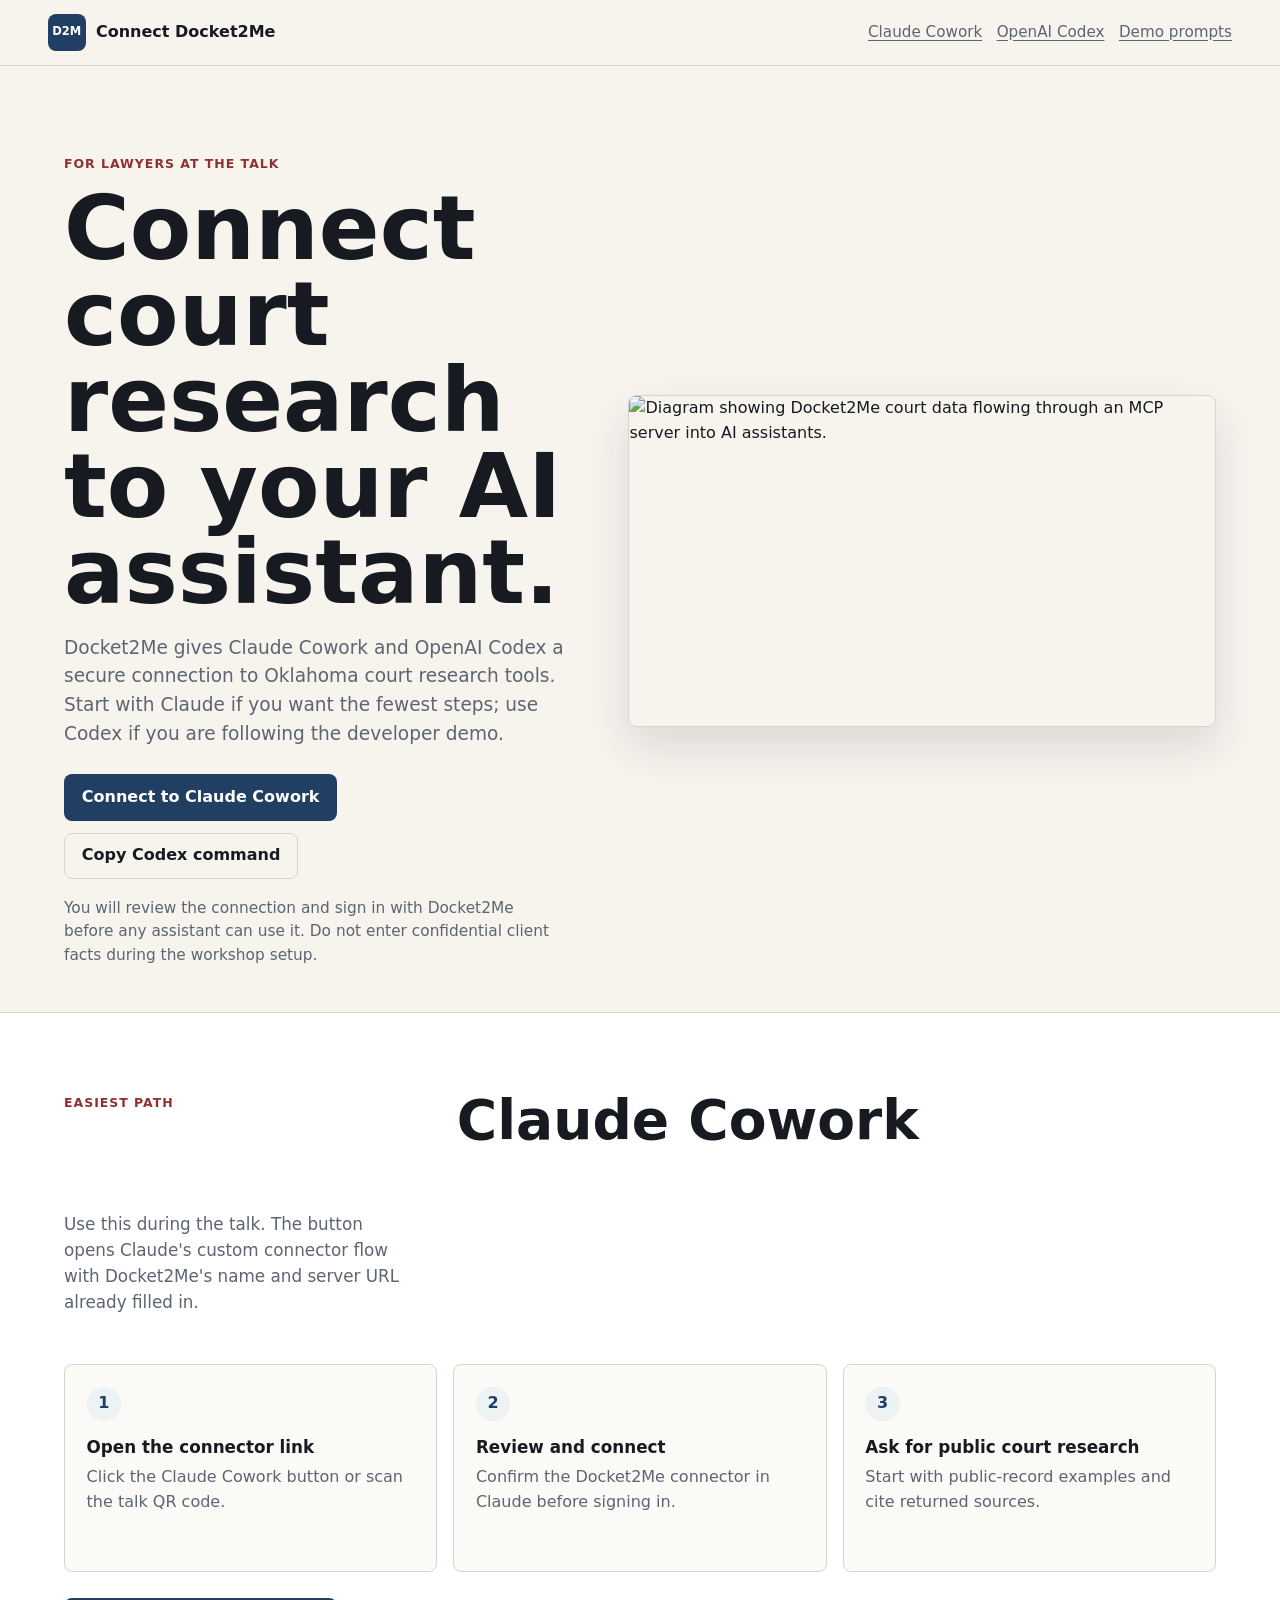
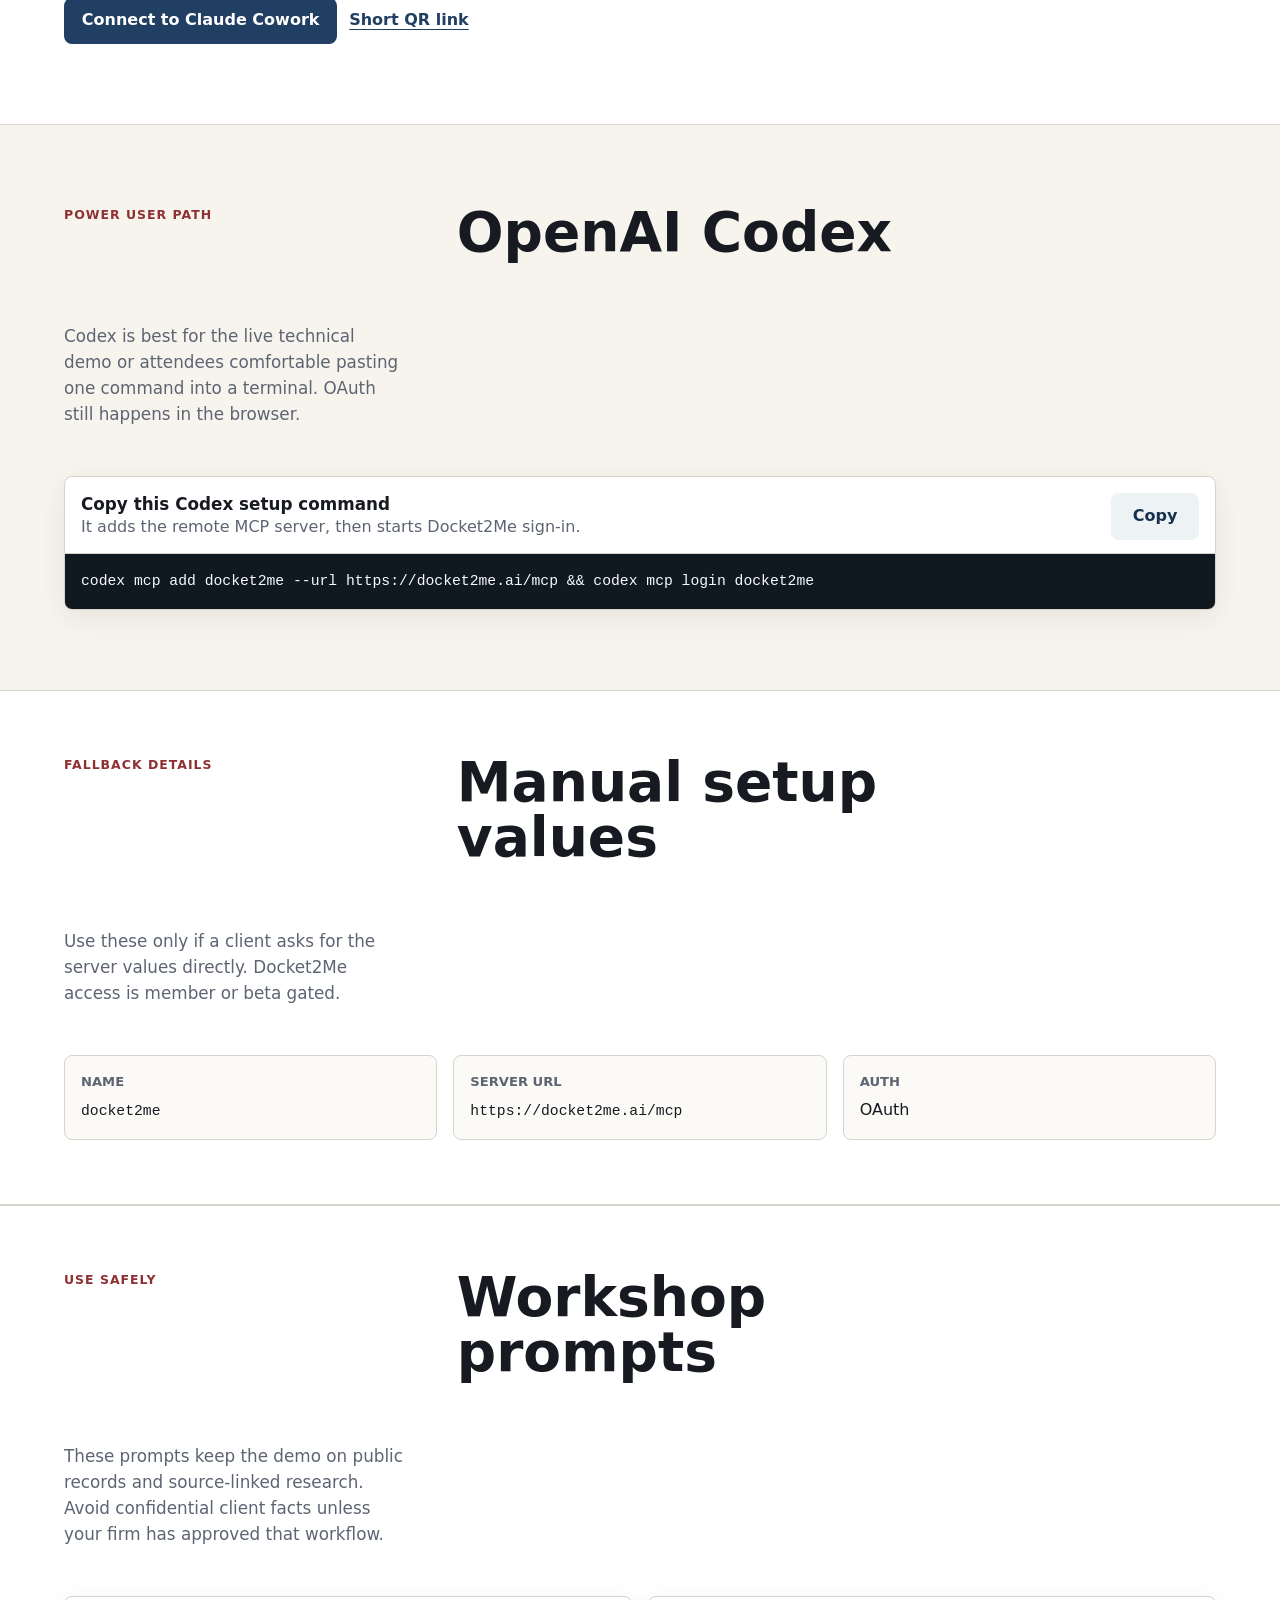
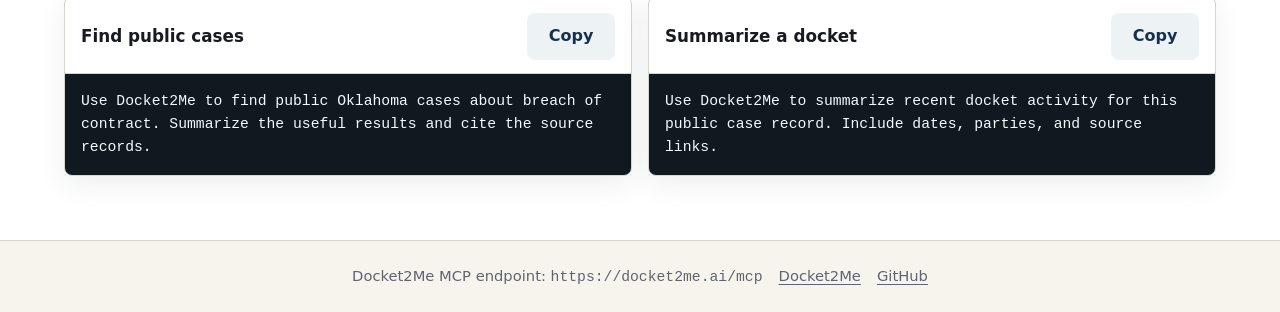
==== docs/index.html @ 0d4fb17f "docs: make Docket2Me talk setup page The talk audience needs a lawyer-friendly connection flow, not " ====
<!doctype html>
<html lang="en">
  <head>
    <meta charset="utf-8">
    <meta name="viewport" content="width=device-width, initial-scale=1">
    <title>Connect Docket2Me</title>
    <meta
      name="description"
      content="Connect Docket2Me to Claude Cowork or OpenAI Codex for lawyer-supervised Oklahoma court research."
    >
    <meta property="og:title" content="Connect Docket2Me">
    <meta
      property="og:description"
      content="Talk-ready setup page for connecting Docket2Me to Claude Cowork and OpenAI Codex."
    >
    <meta property="og:type" content="website">
    <meta property="og:image" content="./assets/docket2me-mcp-hero.png">
    <link rel="canonical" href="https://docket2me.samcarlton.com/">
    <link rel="stylesheet" href="./styles.css">
  </head>
  <body>
    <header class="site-header">
      <a class="brand" href="/" aria-label="Connect Docket2Me">
        <span class="brand-mark" aria-hidden="true">D2M</span>
        <span>Connect Docket2Me</span>
      </a>
      <nav aria-label="Primary">
        <a href="#claude">Claude Cowork</a>
        <a href="#codex">OpenAI Codex</a>
        <a href="#demo">Demo prompts</a>
      </nav>
    </header>

    <main>
      <section class="hero">
        <div class="hero-copy">
          <p class="eyebrow">For lawyers at the talk</p>
          <h1>Connect court research to your AI assistant.</h1>
          <p class="lede">
            Docket2Me gives Claude Cowork and OpenAI Codex a secure connection to
            Oklahoma court research tools. Start with Claude if you want the
            fewest steps; use Codex if you are following the developer demo.
          </p>
          <div class="hero-actions">
            <a
              class="button primary"
              href="https://claude.ai/customize/connectors?modal=add-custom-connector&amp;connectorName=Docket2Me&amp;connectorUrl=https%3A%2F%2Fdocket2me.ai%2Fmcp"
            >Connect to Claude Cowork</a>
            <a class="button secondary" href="#codex">Copy Codex command</a>
          </div>
          <p class="trust-note">
            You will review the connection and sign in with Docket2Me before any
            assistant can use it. Do not enter confidential client facts during
            the workshop setup.
          </p>
        </div>
        <figure class="hero-visual">
          <img
            src="./assets/docket2me-mcp-hero.png"
            alt="Diagram showing Docket2Me court data flowing through an MCP server into AI assistants."
            width="1600"
            height="900"
          >
        </figure>
      </section>

      <section class="band" id="claude">
        <div class="section-heading">
          <p class="eyebrow">Easiest path</p>
          <h2>Claude Cowork</h2>
          <p>
            Use this during the talk. The button opens Claude's custom connector
            flow with Docket2Me's name and server URL already filled in.
          </p>
        </div>
        <div class="step-grid">
          <article>
            <span class="step-number">1</span>
            <h3>Open the connector link</h3>
            <p>Click the Claude Cowork button or scan the talk QR code.</p>
          </article>
          <article>
            <span class="step-number">2</span>
            <h3>Review and connect</h3>
            <p>Confirm the Docket2Me connector in Claude before signing in.</p>
          </article>
          <article>
            <span class="step-number">3</span>
            <h3>Ask for public court research</h3>
            <p>Start with public-record examples and cite returned sources.</p>
          </article>
        </div>
        <div class="cta-row">
          <a
            class="button primary"
            href="https://claude.ai/customize/connectors?modal=add-custom-connector&amp;connectorName=Docket2Me&amp;connectorUrl=https%3A%2F%2Fdocket2me.ai%2Fmcp"
          >Connect to Claude Cowork</a>
          <a class="text-link" href="/connect/claude/">Short QR link</a>
        </div>
      </section>

      <section class="install" id="codex">
        <div class="section-heading">
          <p class="eyebrow">Power user path</p>
          <h2>OpenAI Codex</h2>
          <p>
            Codex is best for the live technical demo or attendees comfortable
            pasting one command into a terminal. OAuth still happens in the
            browser.
          </p>
        </div>
        <article class="copy-panel feature-copy">
          <div class="copy-panel-header">
            <div>
              <h3>Copy this Codex setup command</h3>
              <p>It adds the remote MCP server, then starts Docket2Me sign-in.</p>
            </div>
            <button type="button" class="copy-button" data-copy-target="codex-command">Copy</button>
          </div>
          <pre><code id="codex-command">codex mcp add docket2me --url https://docket2me.ai/mcp &amp;&amp; codex mcp login docket2me</code></pre>
        </article>
      </section>

      <section class="band compact">
        <div class="section-heading">
          <p class="eyebrow">Fallback details</p>
          <h2>Manual setup values</h2>
          <p>
            Use these only if a client asks for the server values directly.
            Docket2Me access is member or beta gated.
          </p>
        </div>
        <dl class="details">
          <div>
            <dt>Name</dt>
            <dd><code>docket2me</code></dd>
          </div>
          <div>
            <dt>Server URL</dt>
            <dd><code>https://docket2me.ai/mcp</code></dd>
          </div>
          <div>
            <dt>Auth</dt>
            <dd>OAuth</dd>
          </div>
        </dl>
      </section>

      <section class="band compact" id="demo">
        <div class="section-heading">
          <p class="eyebrow">Use safely</p>
          <h2>Workshop prompts</h2>
          <p>
            These prompts keep the demo on public records and source-linked
            research. Avoid confidential client facts unless your firm has
            approved that workflow.
          </p>
        </div>
        <div class="prompt-grid">
          <article class="copy-panel">
            <div class="copy-panel-header">
              <h3>Find public cases</h3>
              <button type="button" class="copy-button" data-copy-target="prompt-cases">Copy</button>
            </div>
            <pre><code id="prompt-cases">Use Docket2Me to find public Oklahoma cases about breach of contract. Summarize the useful results and cite the source records.</code></pre>
          </article>
          <article class="copy-panel">
            <div class="copy-panel-header">
              <h3>Summarize a docket</h3>
              <button type="button" class="copy-button" data-copy-target="prompt-docket">Copy</button>
            </div>
            <pre><code id="prompt-docket">Use Docket2Me to summarize recent docket activity for this public case record. Include dates, parties, and source links.</code></pre>
          </article>
        </div>
      </section>
    </main>

    <footer>
      <span>Docket2Me MCP endpoint: <code>https://docket2me.ai/mcp</code></span>
      <a href="https://docket2me.ai/">Docket2Me</a>
      <a href="https://github.com/ThatGuySam/docket2me-mcp-skill">GitHub</a>
    </footer>

    <script src="./script.js"></script>
  </body>
</html>
---- docs/styles.css ----
:root {
  color-scheme: light;
  --ink: #171a21;
  --muted: #5d6472;
  --surface: #f7f4ee;
  --surface-strong: #ffffff;
  --surface-muted: #edf2f5;
  --line: #d7d4cc;
  --navy: #213f63;
  --navy-strong: #17304f;
  --red: #8f3032;
  --gold: #b58a3b;
  --code: #101820;
  --shadow: 0 20px 44px rgba(31, 36, 44, 0.12);
}

* {
  box-sizing: border-box;
}

html {
  scroll-behavior: smooth;
}

body {
  margin: 0;
  background: var(--surface);
  color: var(--ink);
  font-family:
    Inter, ui-sans-serif, system-ui, -apple-system, BlinkMacSystemFont, "Segoe UI",
    sans-serif;
  line-height: 1.55;
}

a {
  color: inherit;
}

.site-header {
  position: sticky;
  top: 0;
  z-index: 2;
  display: flex;
  align-items: center;
  justify-content: space-between;
  gap: 1rem;
  padding: 0.85rem clamp(1rem, 4vw, 3rem);
  border-bottom: 1px solid var(--line);
  background: rgba(247, 244, 238, 0.94);
  backdrop-filter: blur(14px);
}

.brand {
  display: inline-flex;
  align-items: center;
  gap: 0.65rem;
  font-weight: 800;
  text-decoration: none;
}

.brand-mark {
  display: grid;
  width: 2.35rem;
  height: 2.35rem;
  place-items: center;
  border-radius: 8px;
  background: var(--navy);
  color: #fff;
  font-size: 0.72rem;
  letter-spacing: 0;
}

nav {
  display: flex;
  flex-wrap: wrap;
  gap: 0.9rem;
  color: var(--muted);
  font-size: 0.95rem;
}

nav a,
footer a,
.text-link {
  text-underline-offset: 0.22em;
}

.hero {
  display: grid;
  grid-template-columns: minmax(0, 0.92fr) minmax(20rem, 1.08fr);
  align-items: center;
  gap: clamp(2rem, 5vw, 5rem);
  min-height: calc(100vh - 4rem);
  padding: clamp(3rem, 7vw, 5.5rem) clamp(1rem, 5vw, 4rem) 2.75rem;
}

.hero-copy {
  max-width: 46rem;
}

.eyebrow {
  margin: 0 0 0.75rem;
  color: var(--red);
  font-size: 0.78rem;
  font-weight: 850;
  letter-spacing: 0.08em;
  text-transform: uppercase;
}

h1,
h2,
h3,
p {
  margin-top: 0;
}

h1 {
  max-width: 14ch;
  margin-bottom: 1.15rem;
  font-size: clamp(2.9rem, 7vw, 6.2rem);
  line-height: 0.96;
  letter-spacing: 0;
}

h2 {
  max-width: 14ch;
  margin-bottom: 0.75rem;
  font-size: clamp(2rem, 4.3vw, 3.8rem);
  line-height: 1;
  letter-spacing: 0;
}

h3 {
  margin-bottom: 0.45rem;
  font-size: 1.05rem;
  line-height: 1.25;
}

.lede {
  max-width: 43rem;
  color: var(--muted);
  font-size: clamp(1.05rem, 1.45vw, 1.24rem);
}

.hero-actions,
.cta-row {
  display: flex;
  flex-wrap: wrap;
  gap: 0.75rem;
  align-items: center;
  margin-top: 1.6rem;
}

.button,
.copy-button {
  min-height: 2.9rem;
  border: 1px solid transparent;
  border-radius: 8px;
  cursor: pointer;
  font: inherit;
  font-weight: 800;
  text-decoration: none;
}

.button {
  display: inline-flex;
  align-items: center;
  justify-content: center;
  padding: 0 1.05rem;
}

.button.primary {
  background: var(--navy);
  color: #fff;
}

.button.primary:hover {
  background: var(--navy-strong);
}

.button.secondary {
  border-color: var(--line);
  background: transparent;
  color: var(--ink);
}

.button:focus-visible,
.copy-button:focus-visible,
a:focus-visible {
  outline: 3px solid rgba(181, 138, 59, 0.55);
  outline-offset: 3px;
}

.trust-note {
  max-width: 39rem;
  margin: 1.1rem 0 0;
  color: var(--muted);
  font-size: 0.96rem;
}

.hero-visual {
  margin: 0;
}

.hero-visual img {
  display: block;
  width: 100%;
  height: auto;
  border: 1px solid var(--line);
  border-radius: 8px;
  box-shadow: var(--shadow);
}

.band,
.install {
  padding: clamp(3rem, 7vw, 5rem) clamp(1rem, 5vw, 4rem);
}

.band {
  border-block: 1px solid var(--line);
  background: var(--surface-strong);
}

.compact {
  padding-block: clamp(2.5rem, 5vw, 4rem);
}

.section-heading {
  display: grid;
  grid-template-columns: minmax(13rem, 0.45fr) minmax(0, 1fr);
  gap: clamp(1.5rem, 4vw, 4rem);
  align-items: start;
  max-width: 78rem;
  margin: 0 auto 2rem;
}

.section-heading > p:not(.eyebrow) {
  max-width: 42rem;
  color: var(--muted);
  font-size: 1.05rem;
}

.step-grid,
.prompt-grid {
  display: grid;
  max-width: 78rem;
  margin: 0 auto;
  gap: 1rem;
}

.step-grid {
  grid-template-columns: repeat(3, minmax(0, 1fr));
}

.step-grid article {
  min-height: 13rem;
  padding: 1.35rem;
  border: 1px solid var(--line);
  border-radius: 8px;
  background: #fbfaf7;
}

.step-number {
  display: grid;
  width: 2.15rem;
  height: 2.15rem;
  place-items: center;
  margin-bottom: 1rem;
  border-radius: 999px;
  background: var(--surface-muted);
  color: var(--navy);
  font-weight: 850;
}

.step-grid p,
.copy-panel p {
  color: var(--muted);
}

.cta-row {
  max-width: 78rem;
  margin-inline: auto;
}

.text-link {
  color: var(--navy);
  font-weight: 750;
}

.copy-panel {
  max-width: 78rem;
  overflow: hidden;
  border: 1px solid var(--line);
  border-radius: 8px;
  background: var(--surface-strong);
  box-shadow: 0 8px 28px rgba(31, 36, 44, 0.08);
}

.feature-copy {
  margin: 0 auto;
}

.copy-panel-header {
  display: flex;
  align-items: center;
  justify-content: space-between;
  gap: 1rem;
  padding: 1rem 1rem 0.85rem;
  border-bottom: 1px solid var(--line);
}

.copy-panel-header h3,
.copy-panel-header p {
  margin-bottom: 0;
}

.copy-button {
  min-width: 5.5rem;
  padding: 0 0.9rem;
  background: var(--surface-muted);
  color: var(--navy-strong);
}

.copy-button.copied {
  background: var(--navy);
  color: #fff;
}

pre {
  min-height: 100%;
  margin: 0;
  padding: 1rem;
  overflow-x: auto;
  background: var(--code);
  color: #f5fbff;
  white-space: pre-wrap;
}

code {
  font-family:
    "SFMono-Regular", Consolas, "Liberation Mono", Menlo, ui-monospace,
    monospace;
  font-size: 0.92rem;
}

.details {
  display: grid;
  grid-template-columns: repeat(3, minmax(0, 1fr));
  gap: 1rem;
  max-width: 78rem;
  margin: 0 auto;
}

.details div {
  padding: 1rem;
  border: 1px solid var(--line);
  border-radius: 8px;
  background: #fbfaf7;
}

dt {
  margin-bottom: 0.35rem;
  color: var(--muted);
  font-size: 0.82rem;
  font-weight: 850;
  text-transform: uppercase;
}

dd {
  margin: 0;
}

.prompt-grid {
  grid-template-columns: repeat(2, minmax(0, 1fr));
}

footer {
  display: flex;
  flex-wrap: wrap;
  gap: 1rem;
  align-items: center;
  justify-content: center;
  padding: 1.5rem;
  color: var(--muted);
  font-size: 0.92rem;
}

@media (max-width: 900px) {
  .hero,
  .section-heading,
  .step-grid,
  .details,
  .prompt-grid {
    grid-template-columns: 1fr;
  }

  .hero {
    min-height: auto;
  }

  h1 {
    max-width: 12ch;
  }
}

@media (max-width: 650px) {
  .site-header {
    position: static;
    align-items: flex-start;
    flex-direction: column;
  }

  nav {
    width: 100%;
    justify-content: space-between;
  }

  .hero {
    padding-top: 2.25rem;
  }

  h1 {
    font-size: clamp(2.55rem, 15vw, 4.1rem);
  }

  .copy-panel-header {
    align-items: flex-start;
    flex-direction: column;
  }

  .copy-button,
  .button {
    width: 100%;
  }
}
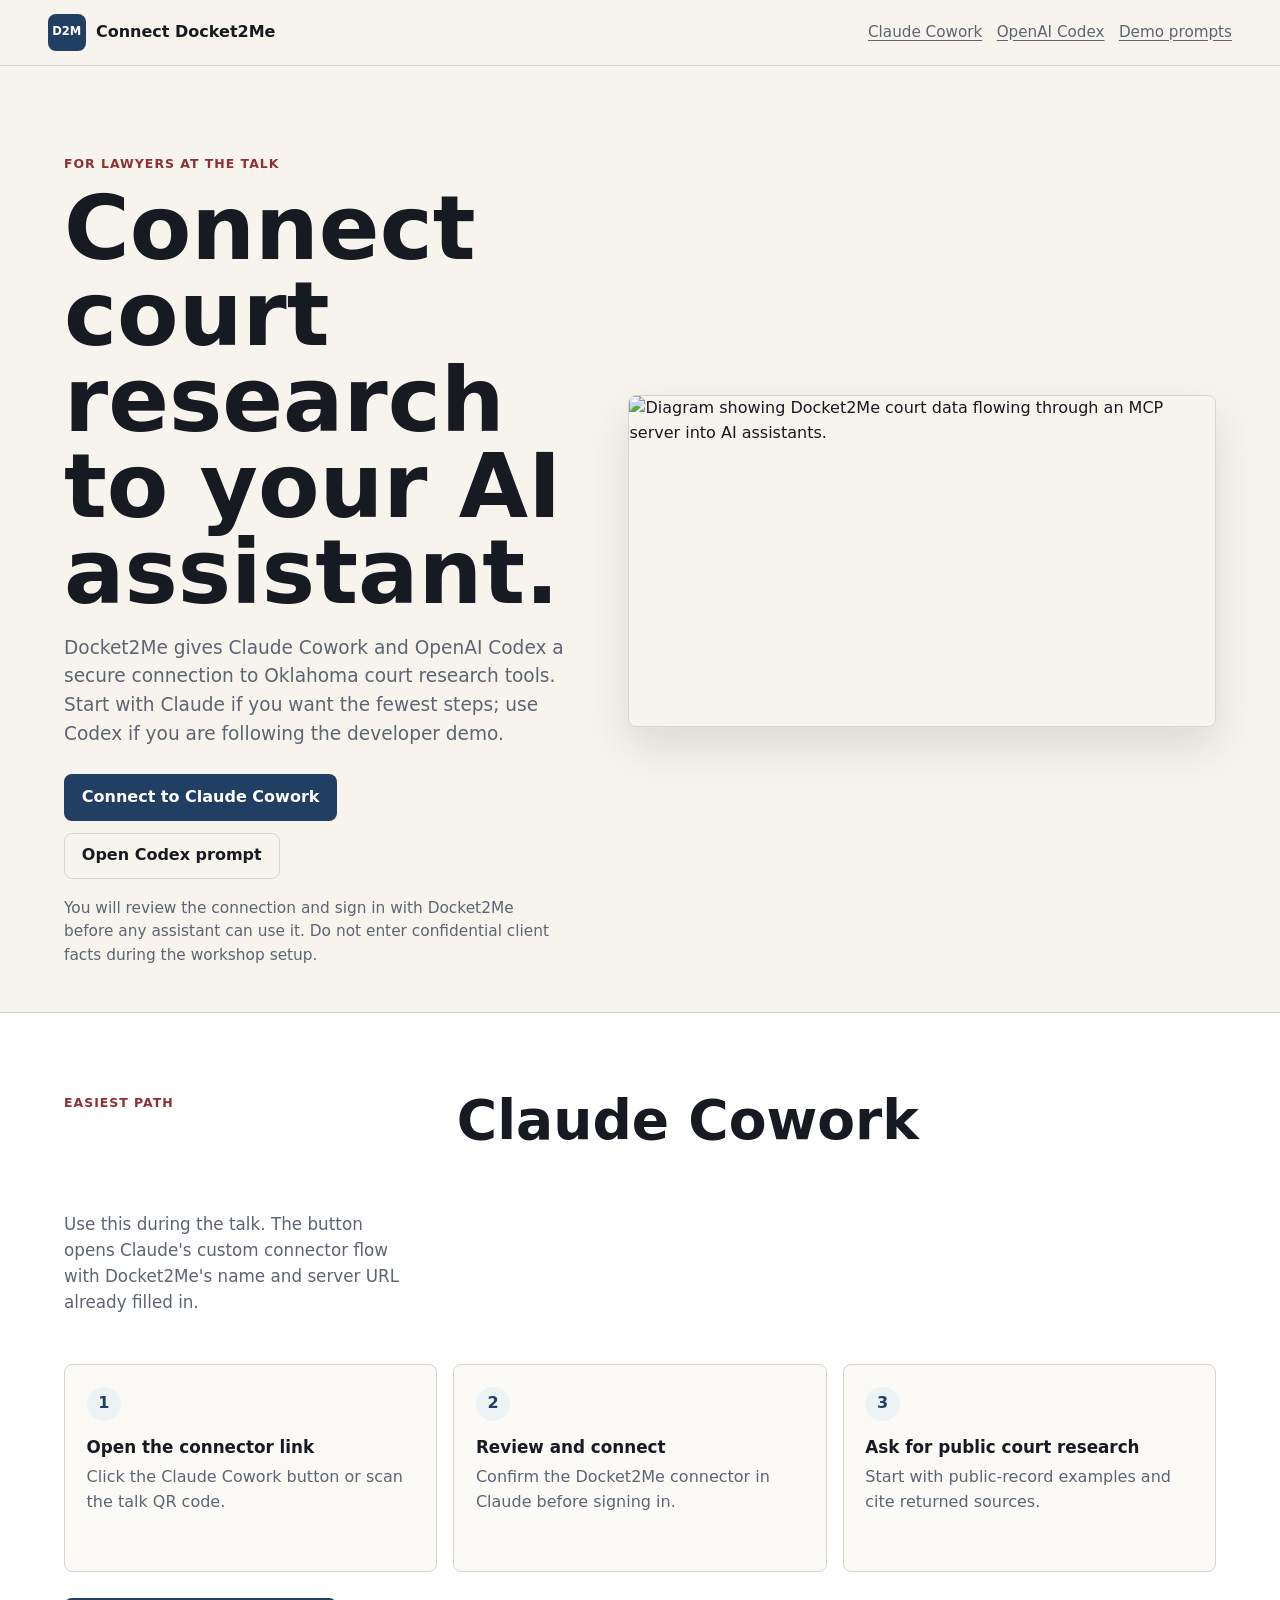
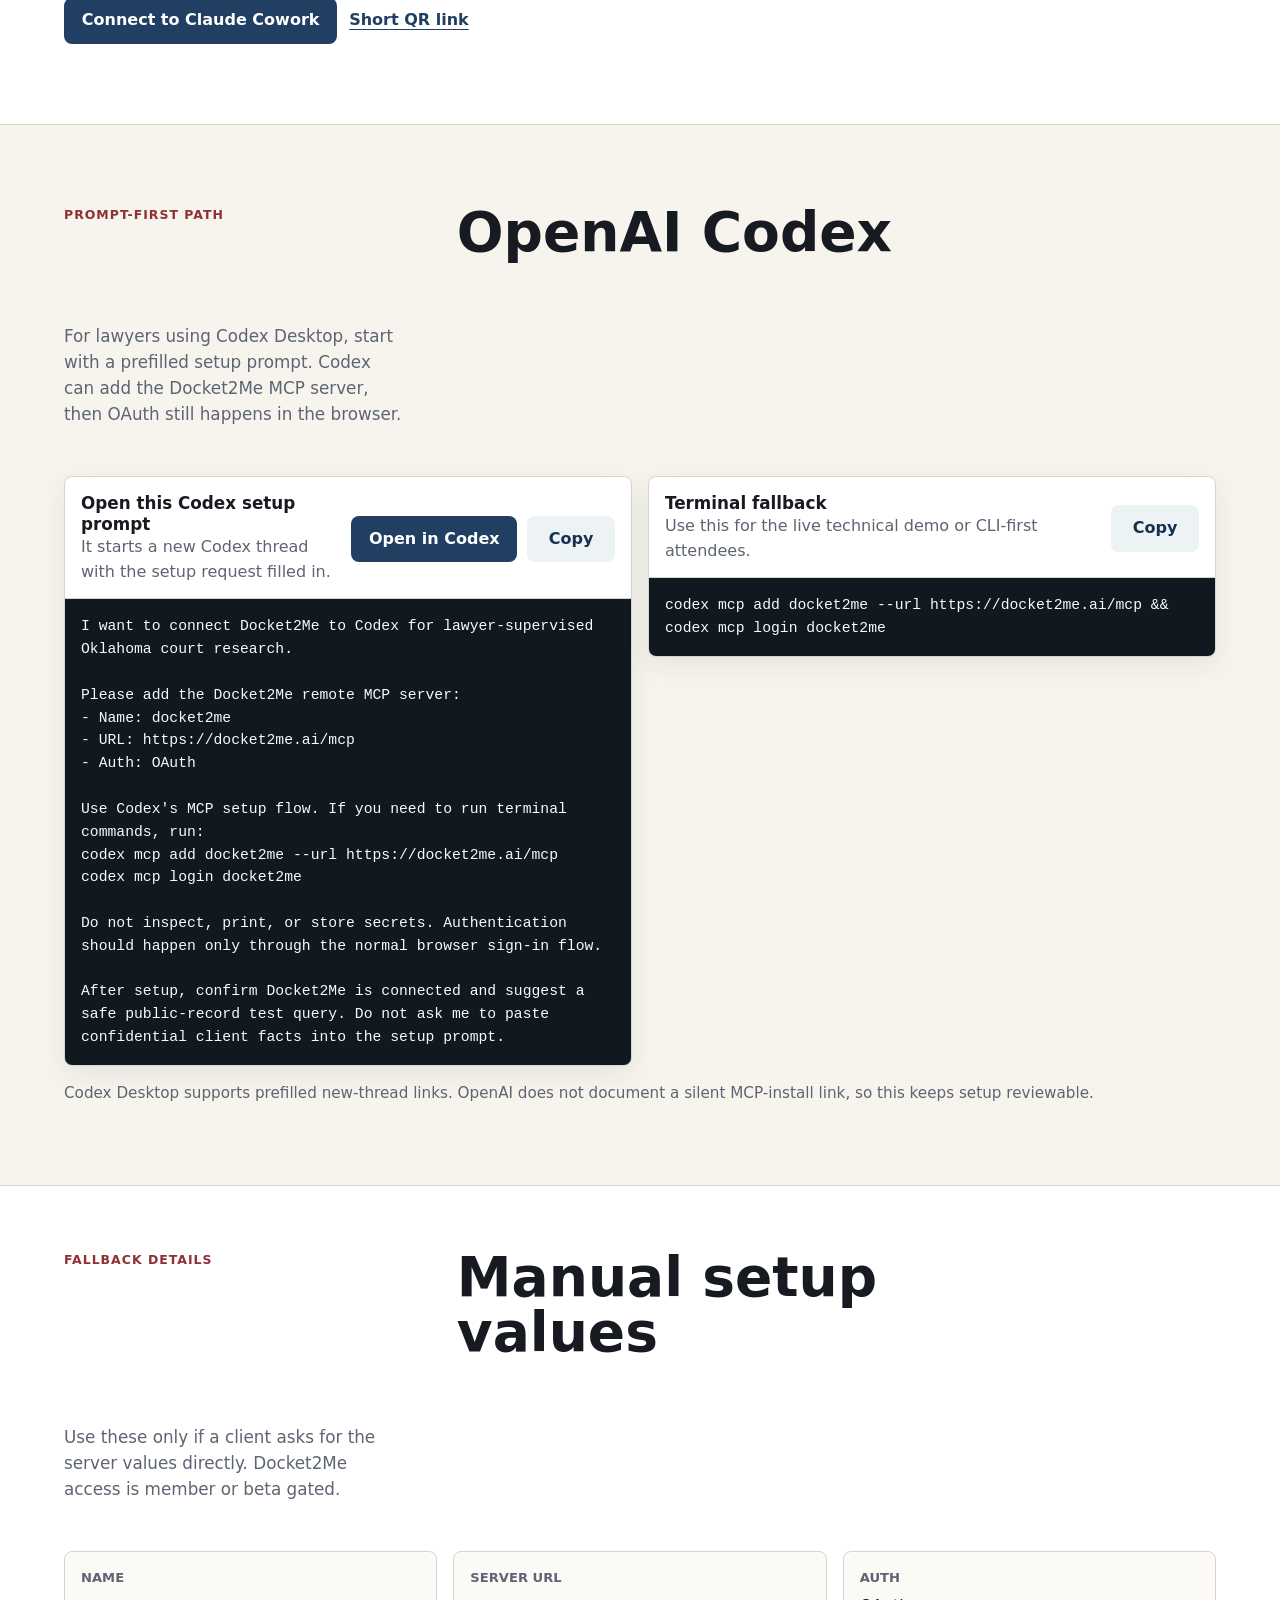
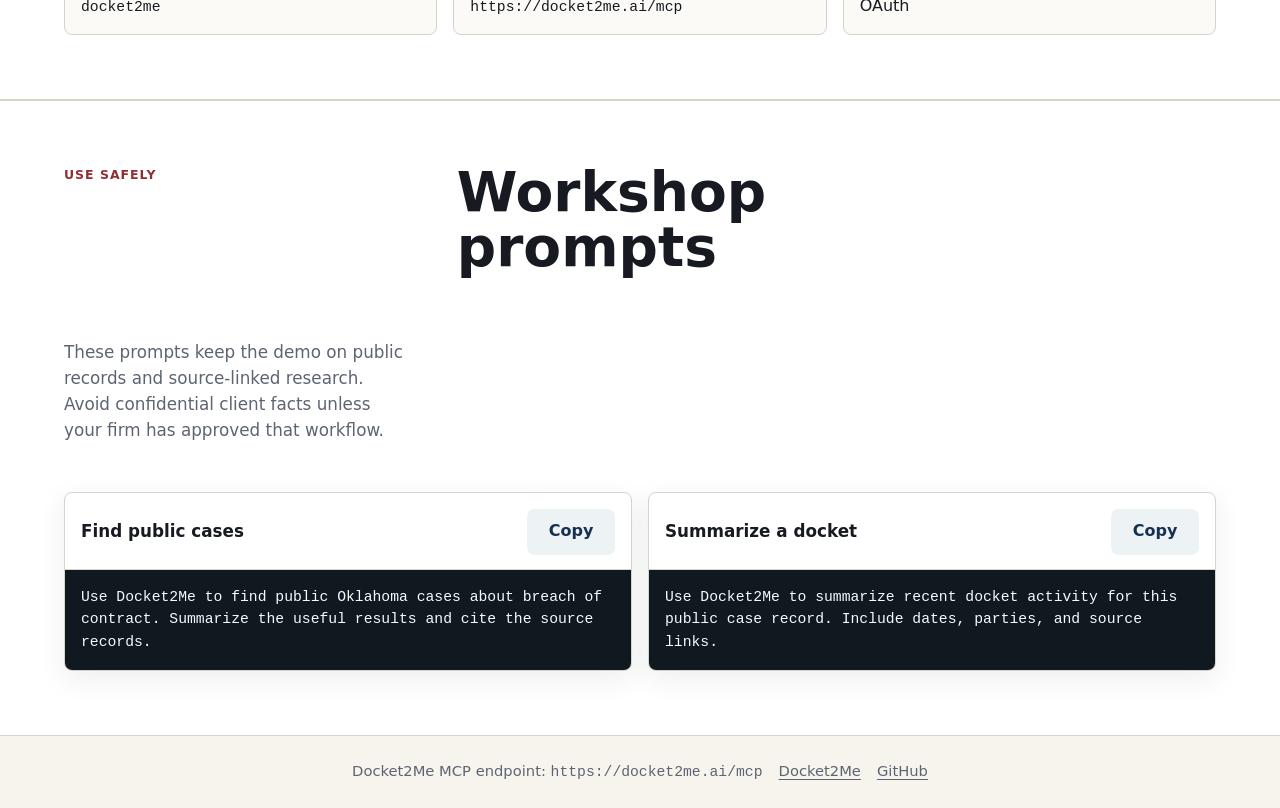
==== commit 9b8adae7: "Make Codex setup pasteable for lawyers Codex Desktop supports a documented new-thread prompt deep li" ====
--- a/docs/index.html
+++ b/docs/index.html
@@ -46,7 +46,7 @@
               class="button primary"
               href="https://claude.ai/customize/connectors?modal=add-custom-connector&amp;connectorName=Docket2Me&amp;connectorUrl=https%3A%2F%2Fdocket2me.ai%2Fmcp"
             >Connect to Claude Cowork</a>
-            <a class="button secondary" href="#codex">Copy Codex command</a>
+            <a class="button secondary" href="#codex">Open Codex prompt</a>
           </div>
           <p class="trust-note">
             You will review the connection and sign in with Docket2Me before any
@@ -101,24 +101,60 @@
 
       <section class="install" id="codex">
         <div class="section-heading">
-          <p class="eyebrow">Power user path</p>
+          <p class="eyebrow">Prompt-first path</p>
           <h2>OpenAI Codex</h2>
           <p>
-            Codex is best for the live technical demo or attendees comfortable
-            pasting one command into a terminal. OAuth still happens in the
-            browser.
-          </p>
-        </div>
-        <article class="copy-panel feature-copy">
-          <div class="copy-panel-header">
-            <div>
-              <h3>Copy this Codex setup command</h3>
-              <p>It adds the remote MCP server, then starts Docket2Me sign-in.</p>
-            </div>
-            <button type="button" class="copy-button" data-copy-target="codex-command">Copy</button>
-          </div>
-          <pre><code id="codex-command">codex mcp add docket2me --url https://docket2me.ai/mcp &amp;&amp; codex mcp login docket2me</code></pre>
-        </article>
+            For lawyers using Codex Desktop, start with a prefilled setup
+            prompt. Codex can add the Docket2Me MCP server, then OAuth still
+            happens in the browser.
+          </p>
+        </div>
+        <div class="prompt-grid">
+          <article class="copy-panel">
+            <div class="copy-panel-header">
+              <div>
+                <h3>Open this Codex setup prompt</h3>
+                <p>It starts a new Codex thread with the setup request filled in.</p>
+              </div>
+              <div class="panel-actions">
+                <a
+                  class="button primary small-button"
+                  href="codex://threads/new"
+                  data-codex-prompt-target="codex-prompt"
+                >Open in Codex</a>
+                <button type="button" class="copy-button" data-copy-target="codex-prompt">Copy</button>
+              </div>
+            </div>
+            <pre><code id="codex-prompt">I want to connect Docket2Me to Codex for lawyer-supervised Oklahoma court research.
+
+Please add the Docket2Me remote MCP server:
+- Name: docket2me
+- URL: https://docket2me.ai/mcp
+- Auth: OAuth
+
+Use Codex's MCP setup flow. If you need to run terminal commands, run:
+codex mcp add docket2me --url https://docket2me.ai/mcp
+codex mcp login docket2me
+
+Do not inspect, print, or store secrets. Authentication should happen only through the normal browser sign-in flow.
+
+After setup, confirm Docket2Me is connected and suggest a safe public-record test query. Do not ask me to paste confidential client facts into the setup prompt.</code></pre>
+          </article>
+          <article class="copy-panel">
+            <div class="copy-panel-header">
+              <div>
+                <h3>Terminal fallback</h3>
+                <p>Use this for the live technical demo or CLI-first attendees.</p>
+              </div>
+              <button type="button" class="copy-button" data-copy-target="codex-command">Copy</button>
+            </div>
+            <pre><code id="codex-command">codex mcp add docket2me --url https://docket2me.ai/mcp &amp;&amp; codex mcp login docket2me</code></pre>
+          </article>
+        </div>
+        <p class="research-note">
+          Codex Desktop supports prefilled new-thread links. OpenAI does not
+          document a silent MCP-install link, so this keeps setup reviewable.
+        </p>
       </section>
 
       <section class="band compact">
--- a/docs/styles.css
+++ b/docs/styles.css
@@ -168,6 +168,10 @@
   padding: 0 1.05rem;
 }
 
+.small-button {
+  min-height: 2.7rem;
+}
+
 .button.primary {
   background: var(--navy);
   color: #fff;
@@ -313,6 +317,14 @@
   margin-bottom: 0;
 }
 
+.panel-actions {
+  display: flex;
+  flex: 0 0 auto;
+  flex-wrap: wrap;
+  gap: 0.6rem;
+  justify-content: flex-end;
+}
+
 .copy-button {
   min-width: 5.5rem;
   padding: 0 0.9rem;
@@ -370,7 +382,15 @@
 }
 
 .prompt-grid {
+  align-items: start;
   grid-template-columns: repeat(2, minmax(0, 1fr));
+}
+
+.research-note {
+  max-width: 78rem;
+  margin: 1rem auto 0;
+  color: var(--muted);
+  font-size: 0.95rem;
 }
 
 footer {
@@ -427,6 +447,14 @@
     flex-direction: column;
   }
 
+  .panel-actions {
+    width: 100%;
+  }
+
+  .panel-actions .button {
+    flex: 1 1 11rem;
+  }
+
   .copy-button,
   .button {
     width: 100%;
